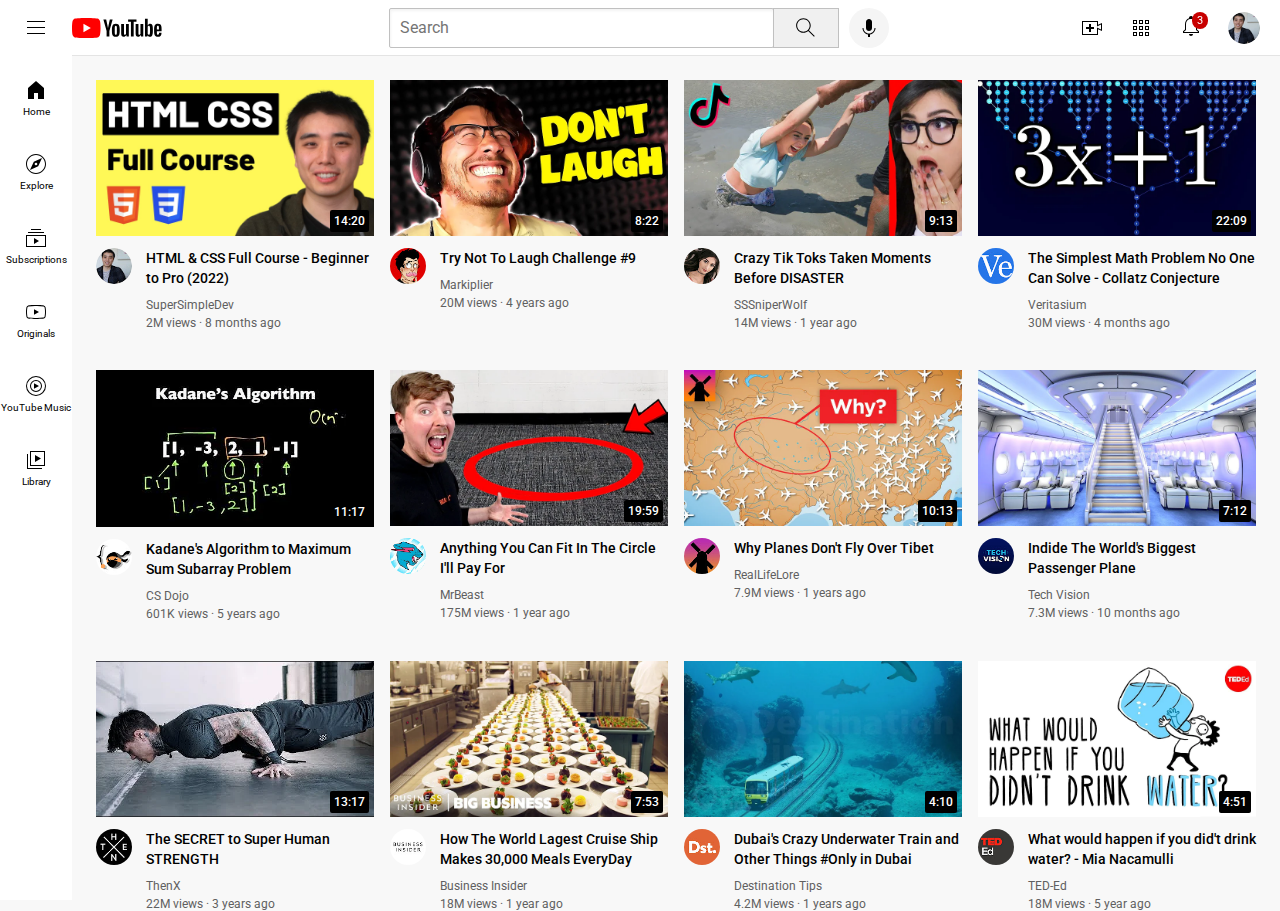
==== index.html @ ca15b324 "hlw" ====
<!DOCTYPE html>
<html>

<head>
  <title>YouTube.com Clone</title>

  <link rel="preconnect" href="https://fonts.googleapis.com">
  <link rel="preconnect" href="https://fonts.gstatic.com" crossorigin>
  <link href="https://fonts.googleapis.com/css2?family=Roboto:wght@400;500;700&display=swap" rel="stylesheet">

  <link rel="stylesheet" href="styles/general.css">
  <link rel="stylesheet" href="styles/header.css">
  <link rel="stylesheet" href="styles/video.css">
  <link rel="stylesheet" href="styles/sidebar.css">
</head>

<body>
  <header class="header">
    <div class="left-section">
      <img class="hamburger-menu" src="icons/hamburger-menu.svg">
      <img class="youtube-logo" src="icons/youtube-logo.svg">
    </div>
    <div class="middle-section">
      <input class="search-bar" type="text" placeholder="Search">
      <button class="search-button">
        <img class="search-icon" src="icons/search.svg">
        <div class="tooltip">Search</div>
      </button>
      <!-- Put position absolute inside position relative -->
      <button class="voice-search-button">
        <img class="voice-search-icon" src="icons/voice-search-icon.svg">
        <div class="tooltip">Search with your voice</div>
      </button>
    </div>
    <div class="right-section">
      <div class="upload-icon-container">
        <img class="upload-icon" src="icons/upload.svg">
        <div class="tooltip">Create</div>
      </div>
      <img class="youtube-apps-icon" src="icons/youtube-apps.svg">
      <div class="notifications-icon-container">
        <img class="notifications-icon" src="icons/notifications.svg">
        <div class="notifications-count">3</div>
      </div>
      <img class="current-user-picture" src="channel-pictures/my-channel.jpeg">
    </div>
  </header>

  <nav class="sidebar">
    <div class="sidebar-link">
      <img src="icons/home.svg">
      <div>Home</div>
    </div>
    <div class="sidebar-link">
      <img src="icons/explore.svg">
      <div>Explore</div>
    </div>
    <div class="sidebar-link">
      <img src="icons/subscriptions.svg">
      <div>Subscriptions</div>
    </div>
    <div class="sidebar-link">
      <img src="icons/originals.svg">
      <div>Originals</div>
    </div>
    <div class="sidebar-link">
      <img src="icons/youtube-music.svg">
      <div>YouTube Music</div>
    </div>
    <div class="sidebar-link">
      <img src="icons/library.svg">
      <div>Library</div>
    </div>
  </nav>

  <main>

    <section class="video-grid">
      <div class="video-preview">
        <div class="thumbnail-row">
          <a href="https://youtu.be/G3e-cpL7ofc">
            <img class="thumbnail" src="thumbnail/thumbnail-1.jpg">
          </a>
          <div class="video-time">14:20</div>
        </div>
        <div class="video-info-grid">
          <div class="channel-picture">
            <img class="profile-picture" src="channel-pictures/channel_1.jpg">
          </div>
          <div class="video-info">

            <p class="video-title">
              <a class="video-link" href="https://youtu.be/G3e-cpL7ofc">HTML & CSS Full Course - Beginner to Pro (2022)</a>
            </p>

            <p class="video-author">
              SuperSimpleDev
            </p>
            <p class="video-stats">
              2M views &#183; 8 months ago
            </p>
          </div>
        </div>

      </div>

      <div class="video-preview">
        <div class="thumbnail-row">
          <a href="https://youtu.be/mP0RAo9SKZk">
            <img class="thumbnail" src="thumbnail/thumbnail-2.webp">
          </a>
          <div class="video-time">8:22</div>
        </div>
        <div class="video-info-grid">
          <div class="channel-picture">
            <img class="profile-picture" src="channel-pictures/channel-2.jpeg">
          </div>
          <div class="video-info">
            <p class="video-title">
              <a class="video-link" href="https://youtu.be/mP0RAo9SKZk">Try Not To Laugh Challenge #9</a>
            </p>
            <p class="video-author">
              Markiplier
            </p>
            <p class="video-stats">
              20M views &#183; 4 years ago
            </p>
          </div>
        </div>
      </div>

      <div class="video-preview">
        <div class="thumbnail-row">
          <a href="https://youtu.be/FgjPQQeTh1w">
            <img class="thumbnail" src="thumbnail/thumbnail-3.webp">
          </a>
          <div class="video-time">9:13</div>
        </div>
        <div class="video-info-grid">
          <div class="channel-picture">
            <img class="profile-picture" src="channel-pictures/channel-3.jpeg">
          </div>
          <div class="video-info">
            <p class="video-title">
              <a class="video-link" href="https://youtu.be/FgjPQQeTh1w">Crazy Tik Toks Taken Moments Before DISASTER</a>

            </p>
            <p class="video-author">
              SSSniperWolf
            </p>
            <p class="video-stats">
              14M views &#183; 1 year ago
            </p>
          </div>
        </div>
      </div>

      <div class="video-preview">
        <div class="thumbnail-row">
          <a href="https://youtu.be/094y1Z2wpJg">
            <img class="thumbnail" src="thumbnail/thumbnail-4.webp">
          </a>
          <div class="video-time">22:09</div>
        </div>
        <div class="video-info-grid">
          <div class="channel-picture">
            <img class="profile-picture" src="channel-pictures/channel-4.jpeg">
          </div>
          <div class="video-info">
            <p class="video-title">
              <a class="video-link" href="https://youtu.be/094y1Z2wpJg">The Simplest Math Problem No One Can Solve -
                Collatz Conjecture</a>
            </p>
            <p class="video-author">
              Veritasium
            </p>
            <p class="video-stats">
              30M views &#183; 4 months ago
            </p>
          </div>
        </div>
      </div>

      <div class="video-preview">
        <div class="thumbnail-row">
          <a href="https://youtu.be/86CQq3pKSUw">
            <img class="thumbnail" src="thumbnail/thumbnail-5.webp">
          </a>
          <div class="video-time">11:17</div>
        </div>
        <div class="video-info-grid">
          <div class="channel-picture">
            <img class="profile-picture" src="channel-pictures/channel-5.jpeg">
          </div>
          <div class="video-info">
            <p class="video-title">
              <a class="video-link" href="https://youtu.be/86CQq3pKSUw">Kadane's Algorithm to Maximum Sum Subarray
                Problem</a>

            </p>
            <p class="video-author">
              CS Dojo
            </p>
            <p class="video-stats">
              601K views &#183; 5 years ago
            </p>
          </div>
        </div>
      </div>

      <div class="video-preview">
        <div class="thumbnail-row">
          <a href="https://youtu.be/yXWw0_UfSFg">
            <img class="thumbnail" src="thumbnail/thumbnail-6.webp">
          </a>
          <div class="video-time">19:59</div>
        </div>
        <div class="video-info-grid">
          <div class="channel-picture">
            <img class="profile-picture" src="channel-pictures/channel-6.jpeg">
          </div>
          <div class="video-info">
            <p class="video-title">
              <a class="video-link" href="https://youtu.be/yXWw0_UfSFg">Anything You Can Fit In The Circle I'll Pay
                For</a>
            </p>
            <p class="video-author">
              MrBeast
            </p>
            <p class="video-stats">
              175M views &#183; 1 year ago
            </p>
          </div>
        </div>
      </div>

      <div class="video-preview">
        <div class="thumbnail-row">
          <a href="https://youtu.be/fNVa1qMbF9Y">
            <img class="thumbnail" src="thumbnail/thumbnail-7.webp">
          </a>
          <div class="video-time">10:13</div>
        </div>
        <div class="video-info-grid">
          <div class="channel-picture">
            <img class="profile-picture" src="channel-pictures/channel-7.jpeg">
          </div>
          <div class="video-info">
            <p class="video-title">
              <a class="video-link" href="https://youtu.be/fNVa1qMbF9Y">Why Planes Don't Fly Over Tibet</a>
            </p>
            <p class="video-author">
              RealLifeLore
            </p>
            <p class="video-stats">
              7.9M views &#183; 1 years ago
            </p>
          </div>
        </div>
      </div>

      <div class="video-preview">
        <div class="thumbnail-row">
          <a href="https://youtu.be/lFm4EM1juls">
            <img class="thumbnail" src="thumbnail/thumbnail-8.webp">
          </a>
          <div class="video-time">7:12</div>
        </div>
        <div class="video-info-grid">
          <div class="channel-picture">
            <img class="profile-picture" src="channel-pictures/channel-8.jpeg">
          </div>
          <div class="video-info">
            <p class="video-title">
              <a class="video-link" href="https://youtu.be/lFm4EM1juls">Indide The World's Biggest Passenger Plane</a>
            </p>
            <p class="video-author">
              Tech Vision
            </p>
            <p class="video-stats">
              7.3M views &#183; 10 months ago
            </p>
          </div>
        </div>
      </div>

      <div class="video-preview">
        <div class="thumbnail-row">
          <a href="https://youtu.be/ixmxOlcrlUc">
            <img class="thumbnail" src="thumbnail/thumbnail-9.webp">
          </a>
          <div class="video-time">13:17</div>
        </div>
        <div class="video-info-grid">
          <div class="channel-picture">
            <img class="profile-picture" src="channel-pictures/channel-9.jpeg">
          </div>
          <div class="video-info">
            <p class="video-title">
              <a class="video-link" href="https://youtu.be/ixmxOlcrlUc">The SECRET to Super Human STRENGTH</a>
            </p>
            <p class="video-author">
              ThenX
            </p>
            <p class="video-stats">
              22M views &#183; 3 years ago
            </p>
          </div>
        </div>
      </div>

      <div class="video-preview">
        <div class="thumbnail-row">
          <a href="https://youtu.be/R2vXbFp5C9o">
            <img class="thumbnail" src="thumbnail/thumbnail-10.webp">
          </a>
          <div class="video-time">7:53</div>
        </div>
        <div class="video-info-grid">
          <div class="channel-picture">
            <img class="profile-picture" src="channel-pictures/channel-10.jpeg">
          </div>
          <div class="video-info">
            <p class="video-title">
              <a class="video-link" href="https://youtu.be/R2vXbFp5C9o">How The World Lagest Cruise Ship Makes 30,000
                Meals EveryDay</a>
            </p>
            <p class="video-author">
              Business Insider
            </p>
            <p class="video-stats">
              18M views &#183; 1 year ago
            </p>
          </div>
        </div>
      </div>

      <div class="video-preview">
        <div class="thumbnail-row">
          <a href="https://youtu.be/0nZuYyXET3s">
            <img class="thumbnail" src="thumbnail/thumbnail-11.webp">
          </a>
          <div class="video-time">4:10</div>
        </div>
        <div class="video-info-grid">
          <div class="channel-picture">
            <img class="profile-picture" src="channel-pictures/channel-11.jpeg">
          </div>
          <div class="video-info">
            <p class="video-title">
              <a class="video-link" href="https://youtu.be/0nZuYyXET3s">Dubai's Crazy Underwater Train and Other Things
                #Only in Dubai</a>
            </p>
            <p class="video-author">
              Destination Tips
            </p>
            <p class="video-stats">
              4.2M views &#183; 1 years ago
            </p>
          </div>
        </div>
      </div>

      <div class="video-preview">
        <div class="thumbnail-row">
          <a href="https://youtu.be/9iMGFqMmUFs">
            <img class="thumbnail" src="thumbnail/thumbnail-12.webp">
          </a>
          <div class="video-time">4:51</div>
        </div>
        <div class="video-info-grid">
          <div class="channel-picture">
            <img class="profile-picture" src="channel-pictures/channel-12.jpeg">
          </div>
          <div class="video-info">
            <p class="video-title">
              <a class="video-link" href="https://youtu.be/9iMGFqMmUFs">What would happen if you did't drink water? -
                Mia Nacamulli</a>
            </p>
            <p class="video-author">
              TED-Ed
            </p>
            <p class="video-stats">
              18M views &#183; 5 year ago
            </p>
          </div>
        </div>
      </div>

    </section>
  </main>
</body>

</html>
---- styles/general.css ----
p {
  font-family: Roboto, Arial;
  margin-top: 0;
  margin-bottom: 0;
}

body {
  margin: 0;
  padding-top: 80px;
  padding-left: 96px;
  padding-right: 24px;
  background-color: rgb(248, 248, 248);
}
---- styles/header.css ----
.header {
  height: 55px;

  display: flex;
  flex-direction: row;
  justify-content: space-between;

  position: fixed;
  top: 0;
  left: 0;
  right: 0;
  z-index: 100;

  background-color: white;
  border-bottom-width: 1px;
  border-bottom-style: solid;
  border-bottom-color: rgb(228, 228, 228);
}

.left-section {
  display: flex;
  align-items: center;
}

.hamburger-menu {
  height: 24px;
  margin-left: 24px;
  margin-right: 24px;
}

.youtube-logo {
  height: 20px;
}

.middle-section {
  flex: 1;
  margin-left: 70px;
  margin-right: 35px;
  max-width: 500px;
  display: flex;
  align-items: center;
}

.search-bar {
  flex: 1;
  height: 36px;
  padding-left: 10px;
  font-size: 16px;
  border: 1px solid rgb(192, 192, 192) ;
  border-radius: 2px;
  box-shadow: inset 1px 2px 3px rgba(0, 0, 0, 0.05);
  width: 0;
}

.search-bar::placeholder {
  font-family: Roboto, Arial;
  font-size: 16px;
}

.search-button {
  height: 40px;
  width: 66px;
  background-color: rgb(240, 240, 240);
  border-width: 1px;
  border-style: solid;
  border-color: rgb(192, 192, 192);
  margin-left: -1px;
  margin-right: 10px;
}

.search-button,
.voice-search-button,
.upload-icon-container {
  display: flex;
  justify-content: center;
  align-items: center;
  position: relative;
}

.search-button .tooltip,
.voice-search-button .tooltip,
.upload-icon-container .tooltip {
  font-family: Roboto, Arial;
  position: absolute;
  background-color: gray;
  color: white;
  padding-top: 4px;
  padding-bottom: 4px;
  padding-left: 8px;
  padding-right: 8px;
  border-radius: 2px;
  font-size: 12px;
  bottom: -30px;
  opacity: 0;
  transition: opacity 0.15s;
  pointer-events: none;
  white-space: nowrap;
}

.search-button:hover .tooltip,
.voice-search-button:hover .tooltip,
.upload-icon-container:hover .tooltip {
  opacity: 1;
}

.search-icon {
  height: 25px;
}

.voice-search-button {
  height: 40px;
  width: 40px;
  border-radius: 20px;
  border: none;
  background-color: rgb(245, 245, 245);
}

.voice-search-icon {
  height: 24px;
}

.right-section {
  width: 180px;
  margin-right: 20px;
  display: flex;
  align-items: center;
  justify-content: space-between;
  flex-shrink: 0;
}

.upload-icon {
  height: 24px;
}

.youtube-apps-icon {
  height: 24px;
}

.notifications-icon {
  height: 24px;
}

.notifications-icon-container {
  position: relative;
}

.notifications-count {
  position: absolute;
  top: -2px;
  right: -5px;
  background-color: rgb(200, 0, 0);
  color: white;
  font-family: Roboto, Arial;
  font-size: 11px;
  padding-left: 5px;
  padding-right: 5px;
  padding-top: 2px;
  padding-bottom: 2px;
  border-radius: 10px;
}

.current-user-picture {
  height: 32px;
  border-radius: 16px;
}
---- styles/video.css ----
.thumbnail {
  width: 100%;
}

.video-title {
  color: -webkit-link;
  margin-top: 0;
  font-size: 14px;
  font-weight: 500;
  line-height: 20px;
  margin-bottom: 10px;
  
}
.video-link{
  color: black;
  text-decoration: none;
}

.video-info-grid {
  display: grid;
  grid-template-columns: 50px 1fr;
}

.profile-picture {
  width: 36px;
  border-radius: 50px;
}

.thumbnail-row {
  margin-bottom: 8px;
  position: relative;
}

.video-author,
.video-stats {
  font-size: 12px;
  color: rgb(96, 96, 96);
}

.video-author {
  margin-bottom: 4px;
}

.video-grid {
  display: grid;
  grid-template-columns: 1fr 1fr 1fr;
  column-gap: 16px;
  row-gap: 40px;
}
@media (max-width: 750px ){
  .video-author{
    grid-template-columns: 1fr 1fr ;
  }
}
@media(min-width:751px) and (max-width: 999px){
  .video-author{
    grid-template-columns: 1fr 1fr 1fr;
  }
}
@media(min-width: 1000px){
  .video-grid{
    grid-template-columns: 1fr 1fr 1fr 1fr;
  } 
}
.video-time {
  font-family: Roboto, Arial;
  font-size: 12px;  
  font-weight: 500;
  padding: 4px;
  border-radius: 2px;
  background-color: black;
  color: white;
  position: absolute;
  bottom: 8px;
  right: 5px;
}
---- styles/sidebar.css ----
.sidebar {
  position: fixed;
  left: 0;
  bottom: 0;
  top: 55px;
  background-color: white;
  width: 72px;
  z-index: 200;
  padding-top: 5px;
}

.sidebar-link {
  height: 74px;
  display: flex;
  justify-content: center;
  align-items: center;
  flex-direction: column;
  cursor: pointer;
}

.sidebar-link:hover {
  background-color: rgb(235, 235, 235);
}

.sidebar-link img {
  height: 24px;
  margin-bottom: 4px;
}

.sidebar-link div {
  font-family: Roboto, Arial;
  font-size: 10px;
}
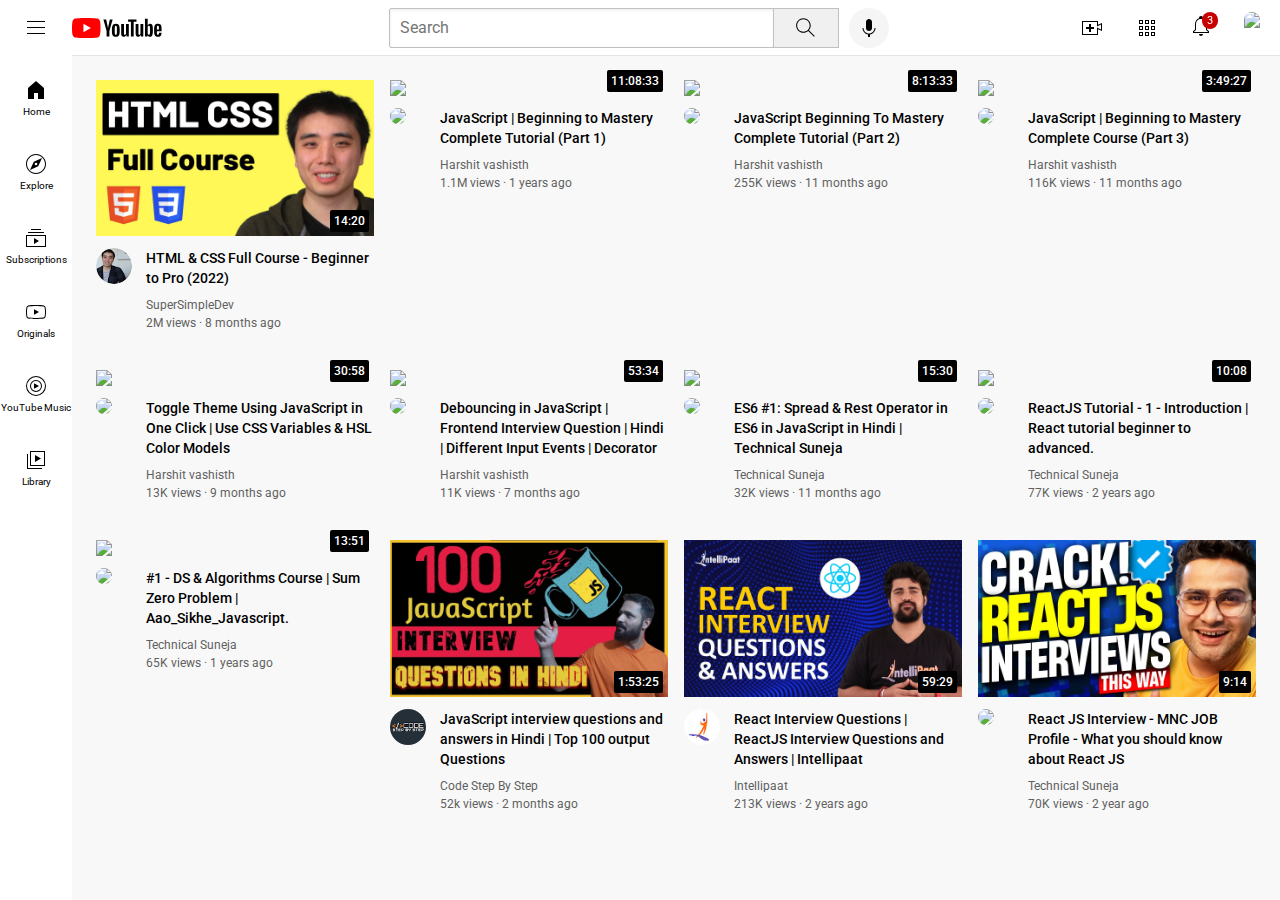
==== commit cad1f844: "done" ====
--- a/index.html
+++ b/index.html
@@ -42,7 +42,7 @@
         <img class="notifications-icon" src="icons/notifications.svg">
         <div class="notifications-count">3</div>
       </div>
-      <img class="current-user-picture" src="channel-pictures/my-channel.jpeg">
+      <img class="current-user-picture" src="channel-pictures/my_channel.png">
     </div>
   </header>
 
@@ -106,282 +106,276 @@
 
       <div class="video-preview">
         <div class="thumbnail-row">
-          <a href="https://youtu.be/mP0RAo9SKZk">
-            <img class="thumbnail" src="thumbnail/thumbnail-2.webp">
-          </a>
-          <div class="video-time">8:22</div>
-        </div>
-        <div class="video-info-grid">
-          <div class="channel-picture">
-            <img class="profile-picture" src="channel-pictures/channel-2.jpeg">
-          </div>
-          <div class="video-info">
-            <p class="video-title">
-              <a class="video-link" href="https://youtu.be/mP0RAo9SKZk">Try Not To Laugh Challenge #9</a>
-            </p>
-            <p class="video-author">
-              Markiplier
-            </p>
-            <p class="video-stats">
-              20M views &#183; 4 years ago
-            </p>
-          </div>
-        </div>
-      </div>
-
-      <div class="video-preview">
-        <div class="thumbnail-row">
-          <a href="https://youtu.be/FgjPQQeTh1w">
-            <img class="thumbnail" src="thumbnail/thumbnail-3.webp">
-          </a>
-          <div class="video-time">9:13</div>
-        </div>
-        <div class="video-info-grid">
-          <div class="channel-picture">
-            <img class="profile-picture" src="channel-pictures/channel-3.jpeg">
-          </div>
-          <div class="video-info">
-            <p class="video-title">
-              <a class="video-link" href="https://youtu.be/FgjPQQeTh1w">Crazy Tik Toks Taken Moments Before DISASTER</a>
-
-            </p>
-            <p class="video-author">
-              SSSniperWolf
-            </p>
-            <p class="video-stats">
-              14M views &#183; 1 year ago
-            </p>
-          </div>
-        </div>
-      </div>
-
-      <div class="video-preview">
-        <div class="thumbnail-row">
-          <a href="https://youtu.be/094y1Z2wpJg">
-            <img class="thumbnail" src="thumbnail/thumbnail-4.webp">
-          </a>
-          <div class="video-time">22:09</div>
-        </div>
-        <div class="video-info-grid">
-          <div class="channel-picture">
-            <img class="profile-picture" src="channel-pictures/channel-4.jpeg">
-          </div>
-          <div class="video-info">
-            <p class="video-title">
-              <a class="video-link" href="https://youtu.be/094y1Z2wpJg">The Simplest Math Problem No One Can Solve -
-                Collatz Conjecture</a>
-            </p>
-            <p class="video-author">
-              Veritasium
-            </p>
-            <p class="video-stats">
-              30M views &#183; 4 months ago
-            </p>
-          </div>
-        </div>
-      </div>
-
-      <div class="video-preview">
-        <div class="thumbnail-row">
-          <a href="https://youtu.be/86CQq3pKSUw">
-            <img class="thumbnail" src="thumbnail/thumbnail-5.webp">
-          </a>
-          <div class="video-time">11:17</div>
-        </div>
-        <div class="video-info-grid">
-          <div class="channel-picture">
-            <img class="profile-picture" src="channel-pictures/channel-5.jpeg">
-          </div>
-          <div class="video-info">
-            <p class="video-title">
-              <a class="video-link" href="https://youtu.be/86CQq3pKSUw">Kadane's Algorithm to Maximum Sum Subarray
-                Problem</a>
-
-            </p>
-            <p class="video-author">
-              CS Dojo
-            </p>
-            <p class="video-stats">
-              601K views &#183; 5 years ago
-            </p>
-          </div>
-        </div>
-      </div>
-
-      <div class="video-preview">
-        <div class="thumbnail-row">
-          <a href="https://youtu.be/yXWw0_UfSFg">
-            <img class="thumbnail" src="thumbnail/thumbnail-6.webp">
-          </a>
-          <div class="video-time">19:59</div>
-        </div>
-        <div class="video-info-grid">
-          <div class="channel-picture">
-            <img class="profile-picture" src="channel-pictures/channel-6.jpeg">
-          </div>
-          <div class="video-info">
-            <p class="video-title">
-              <a class="video-link" href="https://youtu.be/yXWw0_UfSFg">Anything You Can Fit In The Circle I'll Pay
-                For</a>
-            </p>
-            <p class="video-author">
-              MrBeast
-            </p>
-            <p class="video-stats">
-              175M views &#183; 1 year ago
-            </p>
-          </div>
-        </div>
-      </div>
-
-      <div class="video-preview">
-        <div class="thumbnail-row">
-          <a href="https://youtu.be/fNVa1qMbF9Y">
-            <img class="thumbnail" src="thumbnail/thumbnail-7.webp">
-          </a>
-          <div class="video-time">10:13</div>
-        </div>
-        <div class="video-info-grid">
-          <div class="channel-picture">
-            <img class="profile-picture" src="channel-pictures/channel-7.jpeg">
-          </div>
-          <div class="video-info">
-            <p class="video-title">
-              <a class="video-link" href="https://youtu.be/fNVa1qMbF9Y">Why Planes Don't Fly Over Tibet</a>
-            </p>
-            <p class="video-author">
-              RealLifeLore
-            </p>
-            <p class="video-stats">
-              7.9M views &#183; 1 years ago
-            </p>
-          </div>
-        </div>
-      </div>
-
-      <div class="video-preview">
-        <div class="thumbnail-row">
-          <a href="https://youtu.be/lFm4EM1juls">
-            <img class="thumbnail" src="thumbnail/thumbnail-8.webp">
-          </a>
-          <div class="video-time">7:12</div>
-        </div>
-        <div class="video-info-grid">
-          <div class="channel-picture">
-            <img class="profile-picture" src="channel-pictures/channel-8.jpeg">
-          </div>
-          <div class="video-info">
-            <p class="video-title">
-              <a class="video-link" href="https://youtu.be/lFm4EM1juls">Indide The World's Biggest Passenger Plane</a>
-            </p>
-            <p class="video-author">
-              Tech Vision
-            </p>
-            <p class="video-stats">
-              7.3M views &#183; 10 months ago
-            </p>
-          </div>
-        </div>
-      </div>
-
-      <div class="video-preview">
-        <div class="thumbnail-row">
-          <a href="https://youtu.be/ixmxOlcrlUc">
-            <img class="thumbnail" src="thumbnail/thumbnail-9.webp">
-          </a>
-          <div class="video-time">13:17</div>
-        </div>
-        <div class="video-info-grid">
-          <div class="channel-picture">
-            <img class="profile-picture" src="channel-pictures/channel-9.jpeg">
-          </div>
-          <div class="video-info">
-            <p class="video-title">
-              <a class="video-link" href="https://youtu.be/ixmxOlcrlUc">The SECRET to Super Human STRENGTH</a>
-            </p>
-            <p class="video-author">
-              ThenX
-            </p>
-            <p class="video-stats">
-              22M views &#183; 3 years ago
-            </p>
-          </div>
-        </div>
-      </div>
-
-      <div class="video-preview">
-        <div class="thumbnail-row">
-          <a href="https://youtu.be/R2vXbFp5C9o">
-            <img class="thumbnail" src="thumbnail/thumbnail-10.webp">
-          </a>
-          <div class="video-time">7:53</div>
-        </div>
-        <div class="video-info-grid">
-          <div class="channel-picture">
-            <img class="profile-picture" src="channel-pictures/channel-10.jpeg">
-          </div>
-          <div class="video-info">
-            <p class="video-title">
-              <a class="video-link" href="https://youtu.be/R2vXbFp5C9o">How The World Lagest Cruise Ship Makes 30,000
-                Meals EveryDay</a>
-            </p>
-            <p class="video-author">
-              Business Insider
-            </p>
-            <p class="video-stats">
-              18M views &#183; 1 year ago
-            </p>
-          </div>
-        </div>
-      </div>
-
-      <div class="video-preview">
-        <div class="thumbnail-row">
-          <a href="https://youtu.be/0nZuYyXET3s">
-            <img class="thumbnail" src="thumbnail/thumbnail-11.webp">
-          </a>
-          <div class="video-time">4:10</div>
-        </div>
-        <div class="video-info-grid">
-          <div class="channel-picture">
-            <img class="profile-picture" src="channel-pictures/channel-11.jpeg">
-          </div>
-          <div class="video-info">
-            <p class="video-title">
-              <a class="video-link" href="https://youtu.be/0nZuYyXET3s">Dubai's Crazy Underwater Train and Other Things
-                #Only in Dubai</a>
-            </p>
-            <p class="video-author">
-              Destination Tips
-            </p>
-            <p class="video-stats">
-              4.2M views &#183; 1 years ago
-            </p>
-          </div>
-        </div>
-      </div>
-
-      <div class="video-preview">
-        <div class="thumbnail-row">
-          <a href="https://youtu.be/9iMGFqMmUFs">
-            <img class="thumbnail" src="thumbnail/thumbnail-12.webp">
-          </a>
-          <div class="video-time">4:51</div>
-        </div>
-        <div class="video-info-grid">
-          <div class="channel-picture">
-            <img class="profile-picture" src="channel-pictures/channel-12.jpeg">
-          </div>
-          <div class="video-info">
-            <p class="video-title">
-              <a class="video-link" href="https://youtu.be/9iMGFqMmUFs">What would happen if you did't drink water? -
-                Mia Nacamulli</a>
-            </p>
-            <p class="video-author">
-              TED-Ed
-            </p>
-            <p class="video-stats">
-              18M views &#183; 5 year ago
+          <a href="https://youtu.be/chx9Rs41W6g">
+            <img class="thumbnail" src="thumbnail/thumbnail-2.jpg">
+          </a>
+          <div class="video-time">11:08:33</div>
+        </div>
+        <div class="video-info-grid">
+          <div class="channel-picture">
+            <img class="profile-picture" src="channel-pictures/channel_2.jpg">
+          </div>
+          <div class="video-info">
+            <p class="video-title">
+              <a class="video-link" href="https://youtu.be/chx9Rs41W6g">JavaScript | Beginning to Mastery Complete Tutorial (Part 1)</a>
+            </p>
+            <p class="video-author">
+              Harshit vashisth
+            </p>
+            <p class="video-stats">
+              1.1M views &#183; 1 years ago
+            </p>
+          </div>
+        </div>
+      </div>
+
+      <div class="video-preview">
+        <div class="thumbnail-row">
+          <a href="https://youtu.be/Llsq1y-HWs4">
+            <img class="thumbnail" src="thumbnail/thumbnail-3.jpg">
+          </a>
+          <div class="video-time">8:13:33</div>
+        </div>
+        <div class="video-info-grid">
+          <div class="channel-picture">
+            <img class="profile-picture" src="channel-pictures/channel_2.jpg">
+          </div>
+          <div class="video-info">
+            <p class="video-title">
+              <a class="video-link" href="https://youtu.be/Llsq1y-HWs4">JavaScript Beginning To Mastery Complete Tutorial (Part 2)</a>
+
+            </p>
+            <p class="video-author">
+              Harshit vashisth
+            </p>
+            <p class="video-stats">
+              255K views &#183; 11 months ago
+            </p>
+          </div>
+        </div>
+      </div>
+
+      <div class="video-preview">
+        <div class="thumbnail-row">
+          <a href="https://youtu.be/pAl_uGXKXq8">
+            <img class="thumbnail" src="thumbnail/thumbnail-4.jpg">
+          </a>
+          <div class="video-time">3:49:27</div>
+        </div>
+        <div class="video-info-grid">
+          <div class="channel-picture">
+            <img class="profile-picture" src="channel-pictures/channel_2.jpg">
+          </div>
+          <div class="video-info">
+            <p class="video-title">
+              <a class="video-link" href="https://youtu.be/pAl_uGXKXq8">JavaScript | Beginning to Mastery Complete Course (Part 3)</a>
+            </p>
+            <p class="video-author">
+              Harshit vashisth
+            </p>
+            <p class="video-stats">
+              116K views &#183; 11 months ago
+            </p>
+          </div>
+        </div>
+      </div>
+
+      <div class="video-preview">
+        <div class="thumbnail-row">
+          <a href="https://youtu.be/KwYd3I4aQt4">
+            <img class="thumbnail" src="thumbnail/thumbnail-5.jpg">
+          </a>
+          <div class="video-time">30:58</div>
+        </div>
+        <div class="video-info-grid">
+          <div class="channel-picture">
+            <img class="profile-picture" src="channel-pictures/channel_2.jpg">
+          </div>
+          <div class="video-info">
+            <p class="video-title">
+              <a class="video-link" href="https://youtu.be/KwYd3I4aQt4">Toggle Theme Using JavaScript in One Click | Use CSS Variables & HSL Color Models</a>
+
+            </p>
+            <p class="video-author">
+              Harshit vashisth
+            </p>
+            <p class="video-stats">
+              13K views &#183; 9 months ago
+            </p>
+          </div>
+        </div>
+      </div>
+
+      <div class="video-preview">
+        <div class="thumbnail-row">
+          <a href="https://youtu.be/sHcQjypNfmw">
+            <img class="thumbnail" src="thumbnail/thumbnail-6.jpg">
+          </a>
+          <div class="video-time">53:34</div>
+        </div>
+        <div class="video-info-grid">
+          <div class="channel-picture">
+            <img class="profile-picture" src="channel-pictures/channel_2.jpg">
+          </div>
+          <div class="video-info">
+            <p class="video-title">
+              <a class="video-link" href="https://youtu.be/sHcQjypNfmw">Debouncing in JavaScript | Frontend Interview Question | Hindi | Different Input Events | Decorator</a>
+            </p>
+            <p class="video-author">
+              Harshit vashisth
+            </p>
+            <p class="video-stats">
+              11K views &#183; 7 months ago
+            </p>
+          </div>
+        </div>
+      </div>
+
+      <div class="video-preview">
+        <div class="thumbnail-row">
+          <a href="https://youtube.com/playlist?list=PL_HlKez9XCSM0bs8P7LtCTGh4rghAD2im">
+            <img class="thumbnail" src="thumbnail/thumbnail-7.jpeg">
+          </a>
+          <div class="video-time">15:30</div>
+        </div>
+        <div class="video-info-grid">
+          <div class="channel-picture">
+            <img class="profile-picture" src="channel-pictures/channel_3.jpg">
+          </div>
+          <div class="video-info">
+            <p class="video-title">
+              <a class="video-link" href="https://youtube.com/playlist?list=PL_HlKez9XCSM0bs8P7LtCTGh4rghAD2im">ES6 #1: Spread & Rest Operator in ES6 in JavaScript in Hindi | Technical Suneja</a>
+            </p>
+            <p class="video-author">
+              Technical Suneja
+            </p>
+            <p class="video-stats">
+              32K views &#183; 11 months ago
+            </p>
+          </div>
+        </div>
+      </div>
+
+      <div class="video-preview">
+        <div class="thumbnail-row">
+          <a href="https://youtube.com/playlist?list=PL_HlKez9XCSO1g7c61SyJZE4iehJDFg_w">
+            <img class="thumbnail" src="thumbnail/thumbnail-8.jpg">
+          </a>
+          <div class="video-time">10:08</div>
+        </div>
+        <div class="video-info-grid">
+          <div class="channel-picture">
+            <img class="profile-picture" src="channel-pictures/channel_3.jpg">
+          </div>
+          <div class="video-info">
+            <p class="video-title">
+              <a class="video-link" href="https://youtube.com/playlist?list=PL_HlKez9XCSO1g7c61SyJZE4iehJDFg_w">ReactJS Tutorial - 1 - Introduction | React tutorial beginner to advanced.</a>
+            </p>
+            <p class="video-author">
+              Technical Suneja
+            </p>
+            <p class="video-stats">
+              77K views &#183; 2 years ago
+            </p>
+          </div>
+        </div>
+      </div>
+
+      <div class="video-preview">
+        <div class="thumbnail-row">
+          <a href="https://youtube.com/playlist?list=PL_HlKez9XCSOi5thYDzipbJ2pEdzop7vx">
+            <img class="thumbnail" src="thumbnail/thumbnail-9.jpeg">
+          </a>
+          <div class="video-time">13:51</div>
+        </div>
+        <div class="video-info-grid">
+          <div class="channel-picture">
+            <img class="profile-picture" src="channel-pictures/channel_3.jpg">
+          </div>
+          <div class="video-info">
+            <p class="video-title">
+              <a class="video-link" href="https://youtube.com/playlist?list=PL_HlKez9XCSOi5thYDzipbJ2pEdzop7vx">#1 - DS & Algorithms Course | Sum Zero Problem | Aao_Sikhe_Javascript.</a>
+            </p>
+            <p class="video-author">
+              Technical Suneja
+            </p>
+            <p class="video-stats">
+              65K views &#183; 1 years ago
+            </p>
+          </div>
+        </div>
+      </div>
+
+      <div class="video-preview">
+        <div class="thumbnail-row">
+          <a href="https://youtu.be/SFgppU2J8To">
+            <img class="thumbnail" src="thumbnail/thumbnail-10.jpg">
+          </a>
+          <div class="video-time">1:53:25</div>
+        </div>
+        <div class="video-info-grid">
+          <div class="channel-picture">
+            <img class="profile-picture" src="channel-pictures/channel_4.jpg">
+          </div>
+          <div class="video-info">
+            <p class="video-title">
+              <a class="video-link" href="https://youtu.be/SFgppU2J8To">JavaScript interview questions and answers in Hindi | Top 100 output Questions</a>
+            </p>
+            <p class="video-author">
+              Code Step By Step
+            </p>
+            <p class="video-stats">
+              52k views &#183; 2 months ago
+            </p>
+          </div>
+        </div>
+      </div>
+
+      <div class="video-preview">
+        <div class="thumbnail-row">
+          <a href="https://youtu.be/5UKe5BMnJgk">
+            <img class="thumbnail" src="thumbnail/thumbnail-11.jpg">
+          </a>
+          <div class="video-time">59:29</div>
+        </div>
+        <div class="video-info-grid">
+          <div class="channel-picture">
+            <img class="profile-picture" src="channel-pictures/channel_5.jpg">
+          </div>
+          <div class="video-info">
+            <p class="video-title">
+              <a class="video-link" href="https://youtu.be/5UKe5BMnJgk">React Interview Questions | ReactJS Interview Questions and Answers | Intellipaat</a>
+            </p>
+            <p class="video-author">
+              Intellipaat
+            </p>
+            <p class="video-stats">
+              213K views &#183; 2 years ago
+            </p>
+          </div>
+        </div>
+      </div>
+
+      <div class="video-preview">
+        <div class="thumbnail-row">
+          <a href="https://youtu.be/ojds1PaBFNg">
+            <img class="thumbnail" src="thumbnail/thumbnail-12.jpg">
+          </a>
+          <div class="video-time">9:14</div>
+        </div>
+        <div class="video-info-grid">
+          <div class="channel-picture">
+            <img class="profile-picture" src="channel-pictures/channel_3.jpg">
+          </div>
+          <div class="video-info">
+            <p class="video-title">
+              <a class="video-link" href="https://youtu.be/ojds1PaBFNg">React JS Interview - MNC JOB Profile - What you should know about React JS </a>
+            </p>
+            <p class="video-author">
+              Technical Suneja
+            </p>
+            <p class="video-stats">
+              70K views &#183; 2 year ago
             </p>
           </div>
         </div>
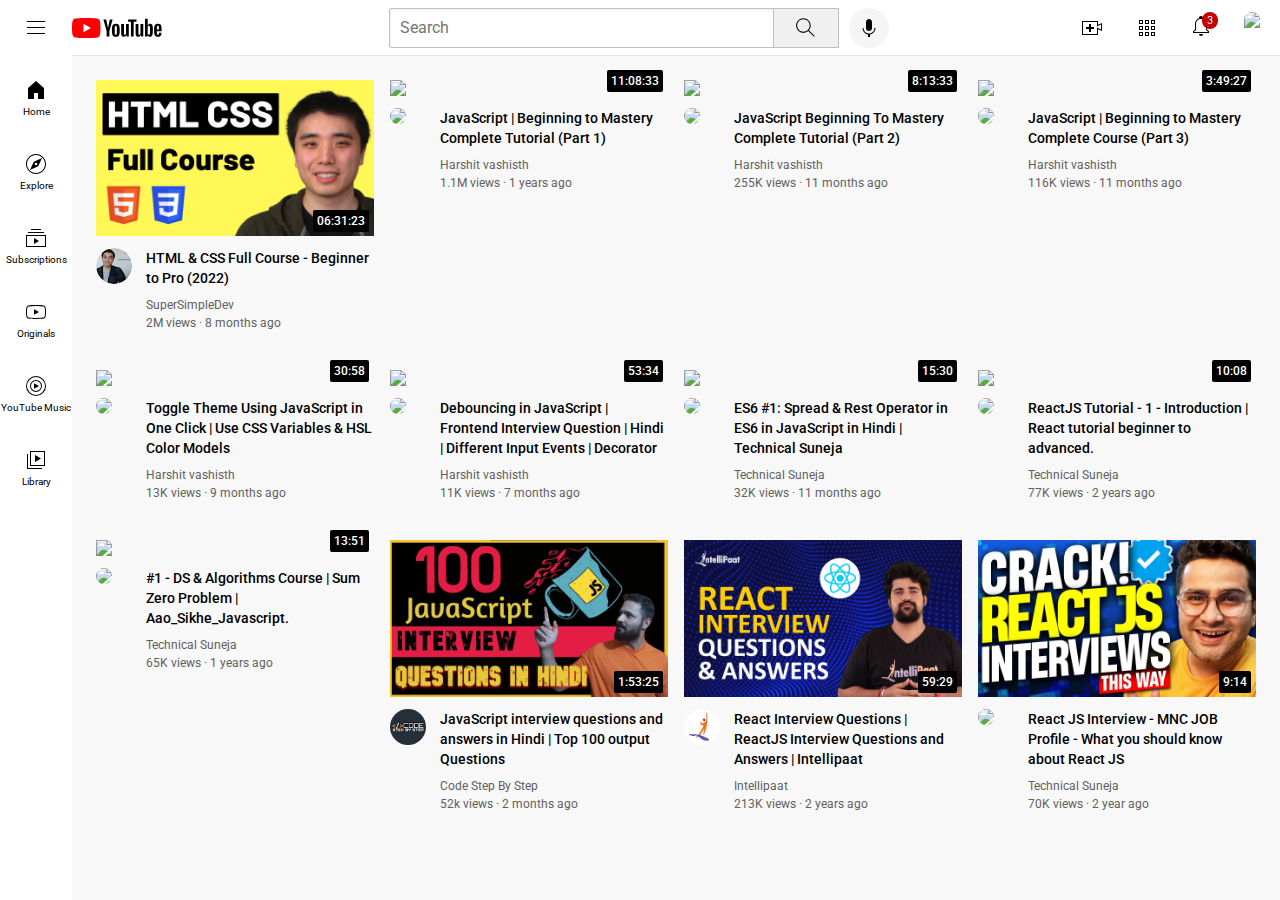
==== commit 12d0709c: "done" ====
--- a/index.html
+++ b/index.html
@@ -81,7 +81,7 @@
           <a href="https://youtu.be/G3e-cpL7ofc">
             <img class="thumbnail" src="thumbnail/thumbnail-1.jpg">
           </a>
-          <div class="video-time">14:20</div>
+          <div class="video-time">06:31:23</div>
         </div>
         <div class="video-info-grid">
           <div class="channel-picture">
@@ -90,7 +90,8 @@
           <div class="video-info">
 
             <p class="video-title">
-              <a class="video-link" href="https://youtu.be/G3e-cpL7ofc">HTML & CSS Full Course - Beginner to Pro (2022)</a>
+              <a class="video-link" href="https://youtu.be/G3e-cpL7ofc">HTML & CSS Full Course - Beginner to Pro
+                (2022)</a>
             </p>
 
             <p class="video-author">
@@ -117,7 +118,8 @@
           </div>
           <div class="video-info">
             <p class="video-title">
-              <a class="video-link" href="https://youtu.be/chx9Rs41W6g">JavaScript | Beginning to Mastery Complete Tutorial (Part 1)</a>
+              <a class="video-link" href="https://youtu.be/chx9Rs41W6g">JavaScript | Beginning to Mastery Complete
+                Tutorial (Part 1)</a>
             </p>
             <p class="video-author">
               Harshit vashisth
@@ -142,7 +144,8 @@
           </div>
           <div class="video-info">
             <p class="video-title">
-              <a class="video-link" href="https://youtu.be/Llsq1y-HWs4">JavaScript Beginning To Mastery Complete Tutorial (Part 2)</a>
+              <a class="video-link" href="https://youtu.be/Llsq1y-HWs4">JavaScript Beginning To Mastery Complete
+                Tutorial (Part 2)</a>
 
             </p>
             <p class="video-author">
@@ -168,7 +171,8 @@
           </div>
           <div class="video-info">
             <p class="video-title">
-              <a class="video-link" href="https://youtu.be/pAl_uGXKXq8">JavaScript | Beginning to Mastery Complete Course (Part 3)</a>
+              <a class="video-link" href="https://youtu.be/pAl_uGXKXq8">JavaScript | Beginning to Mastery Complete
+                Course (Part 3)</a>
             </p>
             <p class="video-author">
               Harshit vashisth
@@ -193,7 +197,8 @@
           </div>
           <div class="video-info">
             <p class="video-title">
-              <a class="video-link" href="https://youtu.be/KwYd3I4aQt4">Toggle Theme Using JavaScript in One Click | Use CSS Variables & HSL Color Models</a>
+              <a class="video-link" href="https://youtu.be/KwYd3I4aQt4">Toggle Theme Using JavaScript in One Click | Use
+                CSS Variables & HSL Color Models</a>
 
             </p>
             <p class="video-author">
@@ -219,7 +224,8 @@
           </div>
           <div class="video-info">
             <p class="video-title">
-              <a class="video-link" href="https://youtu.be/sHcQjypNfmw">Debouncing in JavaScript | Frontend Interview Question | Hindi | Different Input Events | Decorator</a>
+              <a class="video-link" href="https://youtu.be/sHcQjypNfmw">Debouncing in JavaScript | Frontend Interview
+                Question | Hindi | Different Input Events | Decorator</a>
             </p>
             <p class="video-author">
               Harshit vashisth
@@ -244,7 +250,8 @@
           </div>
           <div class="video-info">
             <p class="video-title">
-              <a class="video-link" href="https://youtube.com/playlist?list=PL_HlKez9XCSM0bs8P7LtCTGh4rghAD2im">ES6 #1: Spread & Rest Operator in ES6 in JavaScript in Hindi | Technical Suneja</a>
+              <a class="video-link" href="https://youtube.com/playlist?list=PL_HlKez9XCSM0bs8P7LtCTGh4rghAD2im">ES6 #1:
+                Spread & Rest Operator in ES6 in JavaScript in Hindi | Technical Suneja</a>
             </p>
             <p class="video-author">
               Technical Suneja
@@ -269,7 +276,8 @@
           </div>
           <div class="video-info">
             <p class="video-title">
-              <a class="video-link" href="https://youtube.com/playlist?list=PL_HlKez9XCSO1g7c61SyJZE4iehJDFg_w">ReactJS Tutorial - 1 - Introduction | React tutorial beginner to advanced.</a>
+              <a class="video-link" href="https://youtube.com/playlist?list=PL_HlKez9XCSO1g7c61SyJZE4iehJDFg_w">ReactJS
+                Tutorial - 1 - Introduction | React tutorial beginner to advanced.</a>
             </p>
             <p class="video-author">
               Technical Suneja
@@ -294,7 +302,8 @@
           </div>
           <div class="video-info">
             <p class="video-title">
-              <a class="video-link" href="https://youtube.com/playlist?list=PL_HlKez9XCSOi5thYDzipbJ2pEdzop7vx">#1 - DS & Algorithms Course | Sum Zero Problem | Aao_Sikhe_Javascript.</a>
+              <a class="video-link" href="https://youtube.com/playlist?list=PL_HlKez9XCSOi5thYDzipbJ2pEdzop7vx">#1 - DS
+                & Algorithms Course | Sum Zero Problem | Aao_Sikhe_Javascript.</a>
             </p>
             <p class="video-author">
               Technical Suneja
@@ -319,7 +328,8 @@
           </div>
           <div class="video-info">
             <p class="video-title">
-              <a class="video-link" href="https://youtu.be/SFgppU2J8To">JavaScript interview questions and answers in Hindi | Top 100 output Questions</a>
+              <a class="video-link" href="https://youtu.be/SFgppU2J8To">JavaScript interview questions and answers in
+                Hindi | Top 100 output Questions</a>
             </p>
             <p class="video-author">
               Code Step By Step
@@ -344,7 +354,8 @@
           </div>
           <div class="video-info">
             <p class="video-title">
-              <a class="video-link" href="https://youtu.be/5UKe5BMnJgk">React Interview Questions | ReactJS Interview Questions and Answers | Intellipaat</a>
+              <a class="video-link" href="https://youtu.be/5UKe5BMnJgk">React Interview Questions | ReactJS Interview
+                Questions and Answers | Intellipaat</a>
             </p>
             <p class="video-author">
               Intellipaat
@@ -369,7 +380,8 @@
           </div>
           <div class="video-info">
             <p class="video-title">
-              <a class="video-link" href="https://youtu.be/ojds1PaBFNg">React JS Interview - MNC JOB Profile - What you should know about React JS </a>
+              <a class="video-link" href="https://youtu.be/ojds1PaBFNg">React JS Interview - MNC JOB Profile - What you
+                should know about React JS </a>
             </p>
             <p class="video-author">
               Technical Suneja
